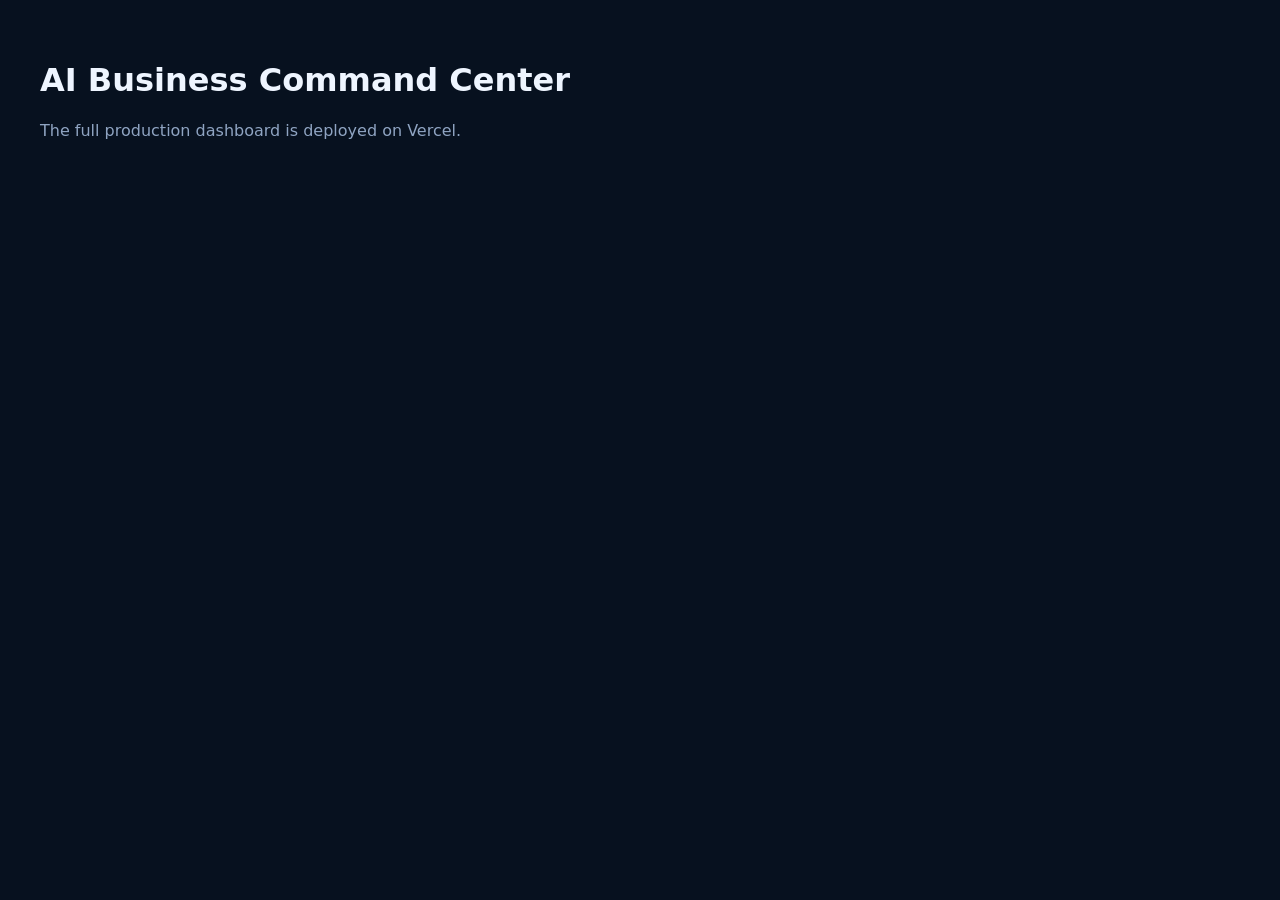
==== index.html @ fb97acb6 "Initialize AI Business Command Center" ====
<!DOCTYPE html><html lang="en"><head><meta charset="UTF-8"><meta name="viewport" content="width=device-width,initial-scale=1"><title>AI Business Command Center</title><style>body{margin:0;background:#07111f;color:#eef5ff;font-family:Inter,system-ui,sans-serif}main{padding:40px}.note{color:#8fa4c2}</style></head><body><main><h1>AI Business Command Center</h1><p class="note">The full production dashboard is deployed on Vercel.</p></main></body></html>
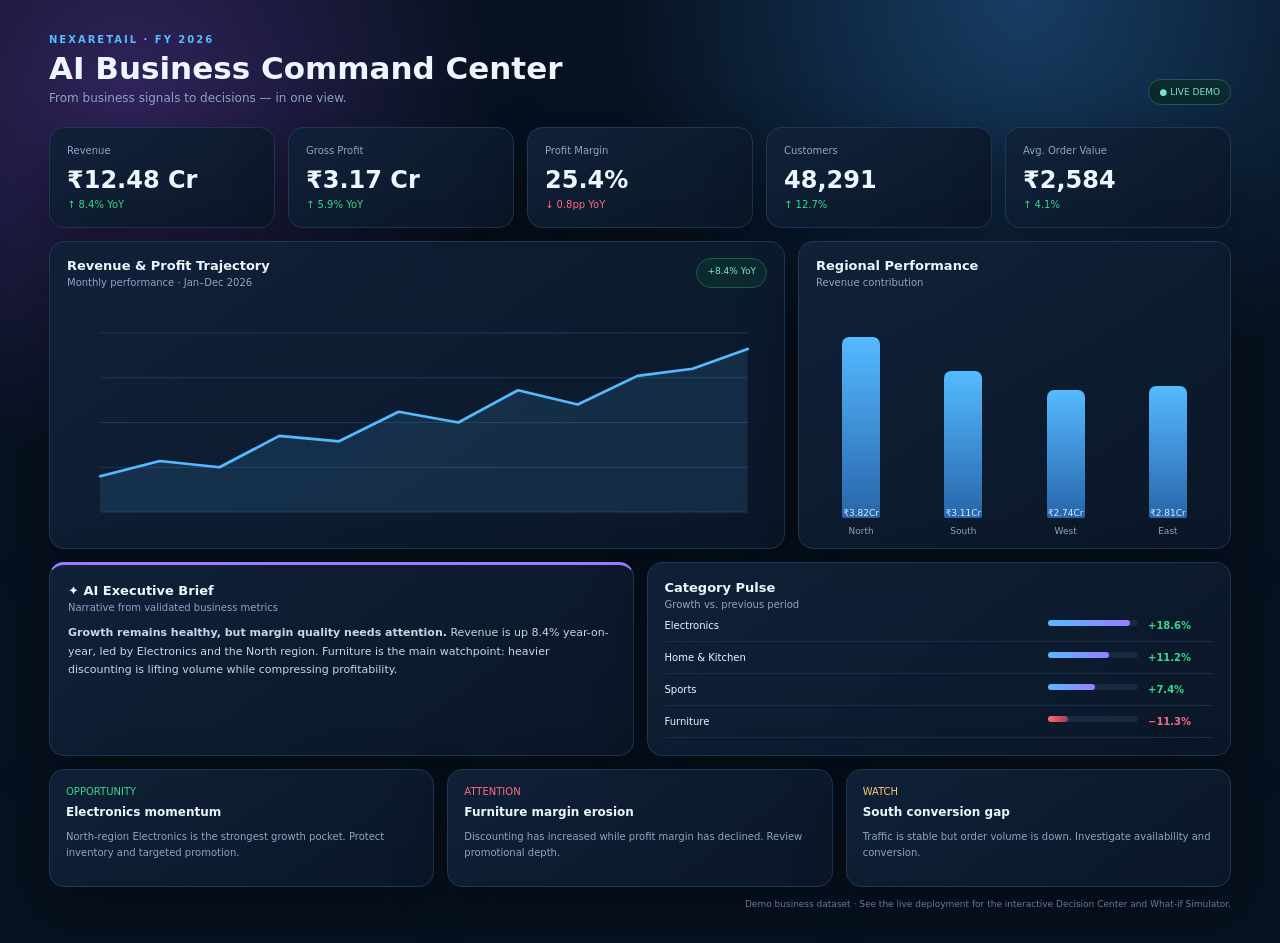
==== commit e4d79e0b: "Replace placeholder with polished project landing page" ====
--- a/index.html
+++ b/index.html
@@ -1 +1 @@
-<!DOCTYPE html><html lang="en"><head><meta charset="UTF-8"><meta name="viewport" content="width=device-width,initial-scale=1"><title>AI Business Command Center</title><style>body{margin:0;background:#07111f;color:#eef5ff;font-family:Inter,system-ui,sans-serif}main{padding:40px}.note{color:#8fa4c2}</style></head><body><main><h1>AI Business Command Center</h1><p class="note">The full production dashboard is deployed on Vercel.</p></main></body></html>+<!doctype html><html lang="en"><head><meta charset="utf-8"><meta name="viewport" content="width=device-width,initial-scale=1"><title>AI Business Command Center</title><style>:root{--bg:#07111f;--card:#0d1b2e;--line:#203752;--text:#edf6ff;--muted:#8ea5c2;--blue:#55baff;--violet:#9b7cff;--green:#39d98a;--red:#ff6b7a}*{box-sizing:border-box}body{margin:0;background:radial-gradient(circle at 80% 0,#173d63,transparent 30%),radial-gradient(circle at 10% 10%,#30235b,transparent 26%),var(--bg);color:var(--text);font:14px Inter,system-ui,sans-serif}.wrap{max-width:1250px;margin:auto;padding:34px}.top{display:flex;justify-content:space-between;align-items:end;margin-bottom:22px}.ey{color:var(--blue);font-size:10px;font-weight:800;letter-spacing:2px;text-transform:uppercase}.title{font-size:31px;font-weight:850;margin:5px 0}.sub{color:var(--muted);font-size:12px}.badge{border:1px solid #24565a;background:#0b2a2e;color:#7be5d2;border-radius:20px;padding:7px 10px;font-size:9px}.grid{display:grid;gap:13px}.kpis{grid-template-columns:repeat(5,1fr)}.card{background:linear-gradient(145deg,#102139f2,#0b1728f2);border:1px solid var(--line);border-radius:15px;box-shadow:0 18px 55px #0005}.kpi{padding:17px}.muted{color:var(--muted);font-size:10px}.value{font-size:24px;font-weight:800;margin:10px 0 5px}.up{color:var(--green);font-size:10px}.down{color:var(--red);font-size:10px}.main{grid-template-columns:1.7fr 1fr;margin-top:13px}.head{padding:16px 17px 0;display:flex;justify-content:space-between}.ct{font-size:13px;font-weight:750}.cd{font-size:10px;color:var(--muted);margin-top:4px}.chart{height:260px;padding:18px}.chart svg{width:100%;height:100%}.axis{stroke:#223952;stroke-width:1}.line{fill:none;stroke:var(--blue);stroke-width:3;stroke-linecap:round;stroke-linejoin:round}.area{fill:#55baff20}.bars{height:250px;padding:20px;display:flex;align-items:end;gap:18px}.bw{height:100%;flex:1;display:flex;justify-content:center;align-items:end;position:relative}.bar{width:38px;background:linear-gradient(var(--blue),#2865aa);border-radius:7px 7px 2px 2px}.bl{position:absolute;bottom:-18px;color:var(--muted);font-size:9px}.bv{position:absolute;font-size:9px;color:#d7eaff;bottom:calc(var(--h) + 5px)}.two{grid-template-columns:1fr 1fr;margin-top:13px}.ai{padding:18px;border-top:3px solid var(--violet)}.ai p{color:#c8d6e7;line-height:1.7;font-size:11px}.row{display:grid;grid-template-columns:1fr 90px 65px;gap:10px;padding:10px 0;border-bottom:1px solid #1b2e46;font-size:10px}.meter{height:6px;background:#172a43;border-radius:8px}.meter i{display:block;height:100%;background:linear-gradient(90deg,var(--blue),var(--violet));border-radius:8px}.alerts{grid-template-columns:repeat(3,1fr);margin-top:13px}.alert{padding:16px}.alert h3{font-size:12px;margin:8px 0 6px}.alert p{color:var(--muted);font-size:10px;line-height:1.55}.foot{color:#637b98;text-align:right;font-size:9px;margin-top:12px}@media(max-width:900px){.kpis{grid-template-columns:repeat(2,1fr)}.main,.two,.alerts{grid-template-columns:1fr}}@media(max-width:600px){.wrap{padding:18px}.top{align-items:flex-start;gap:12px}.kpis{grid-template-columns:1fr 1fr}.title{font-size:23px}}</style></head><body><div class="wrap"><div class="top"><div><div class="ey">NexaRetail · FY 2026</div><div class="title">AI Business Command Center</div><div class="sub">From business signals to decisions — in one view.</div></div><span class="badge">● LIVE DEMO</span></div><div class="grid kpis"><div class="card kpi"><div class="muted">Revenue</div><div class="value">₹12.48 Cr</div><div class="up">↑ 8.4% YoY</div></div><div class="card kpi"><div class="muted">Gross Profit</div><div class="value">₹3.17 Cr</div><div class="up">↑ 5.9% YoY</div></div><div class="card kpi"><div class="muted">Profit Margin</div><div class="value">25.4%</div><div class="down">↓ 0.8pp YoY</div></div><div class="card kpi"><div class="muted">Customers</div><div class="value">48,291</div><div class="up">↑ 12.7%</div></div><div class="card kpi"><div class="muted">Avg. Order Value</div><div class="value">₹2,584</div><div class="up">↑ 4.1%</div></div></div><div class="grid main"><div class="card"><div class="head"><div><div class="ct">Revenue & Profit Trajectory</div><div class="cd">Monthly performance · Jan–Dec 2026</div></div><span class="badge">+8.4% YoY</span></div><div class="chart"><svg viewBox="0 0 760 250" preserveAspectRatio="none"><path class="axis" d="M35 30H740M35 80H740M35 130H740M35 180H740M35 230H740"/><path class="area" d="M35 190L100 173L165 180L230 145L295 151L360 118L425 130L490 94L555 110L620 78L680 70L740 48L740 230H35Z"/><path class="line" d="M35 190L100 173L165 180L230 145L295 151L360 118L425 130L490 94L555 110L620 78L680 70L740 48"/></svg></div></div><div class="card"><div class="head"><div><div class="ct">Regional Performance</div><div class="cd">Revenue contribution</div></div></div><div class="bars"><div class="bw"><span class="bv">₹3.82Cr</span><div class="bar" style="height:86%"></div><span class="bl">North</span></div><div class="bw"><span class="bv">₹3.11Cr</span><div class="bar" style="height:70%"></div><span class="bl">South</span></div><div class="bw"><span class="bv">₹2.74Cr</span><div class="bar" style="height:61%"></div><span class="bl">West</span></div><div class="bw"><span class="bv">₹2.81Cr</span><div class="bar" style="height:63%"></div><span class="bl">East</span></div></div></div></div><div class="grid two"><div class="card ai"><div class="ct">✦ AI Executive Brief</div><div class="cd">Narrative from validated business metrics</div><p><b>Growth remains healthy, but margin quality needs attention.</b> Revenue is up 8.4% year-on-year, led by Electronics and the North region. Furniture is the main watchpoint: heavier discounting is lifting volume while compressing profitability.</p></div><div class="card" style="padding:17px"><div class="ct">Category Pulse</div><div class="cd">Growth vs. previous period</div><div class="row"><span>Electronics</span><div class="meter"><i style="width:91%"></i></div><b class="up">+18.6%</b></div><div class="row"><span>Home & Kitchen</span><div class="meter"><i style="width:68%"></i></div><b class="up">+11.2%</b></div><div class="row"><span>Sports</span><div class="meter"><i style="width:52%"></i></div><b class="up">+7.4%</b></div><div class="row"><span>Furniture</span><div class="meter"><i style="width:22%;background:linear-gradient(90deg,var(--red),#a43d52)"></i></div><b class="down">−11.3%</b></div></div></div><div class="grid alerts"><div class="card alert"><div class="up">OPPORTUNITY</div><h3>Electronics momentum</h3><p>North-region Electronics is the strongest growth pocket. Protect inventory and targeted promotion.</p></div><div class="card alert"><div class="down">ATTENTION</div><h3>Furniture margin erosion</h3><p>Discounting has increased while profit margin has declined. Review promotional depth.</p></div><div class="card alert"><div style="color:#ffc56b;font-size:10px">WATCH</div><h3>South conversion gap</h3><p>Traffic is stable but order volume is down. Investigate availability and conversion.</p></div></div><div class="foot">Demo business dataset · See the live deployment for the interactive Decision Center and What-if Simulator.</div></div></body></html>
